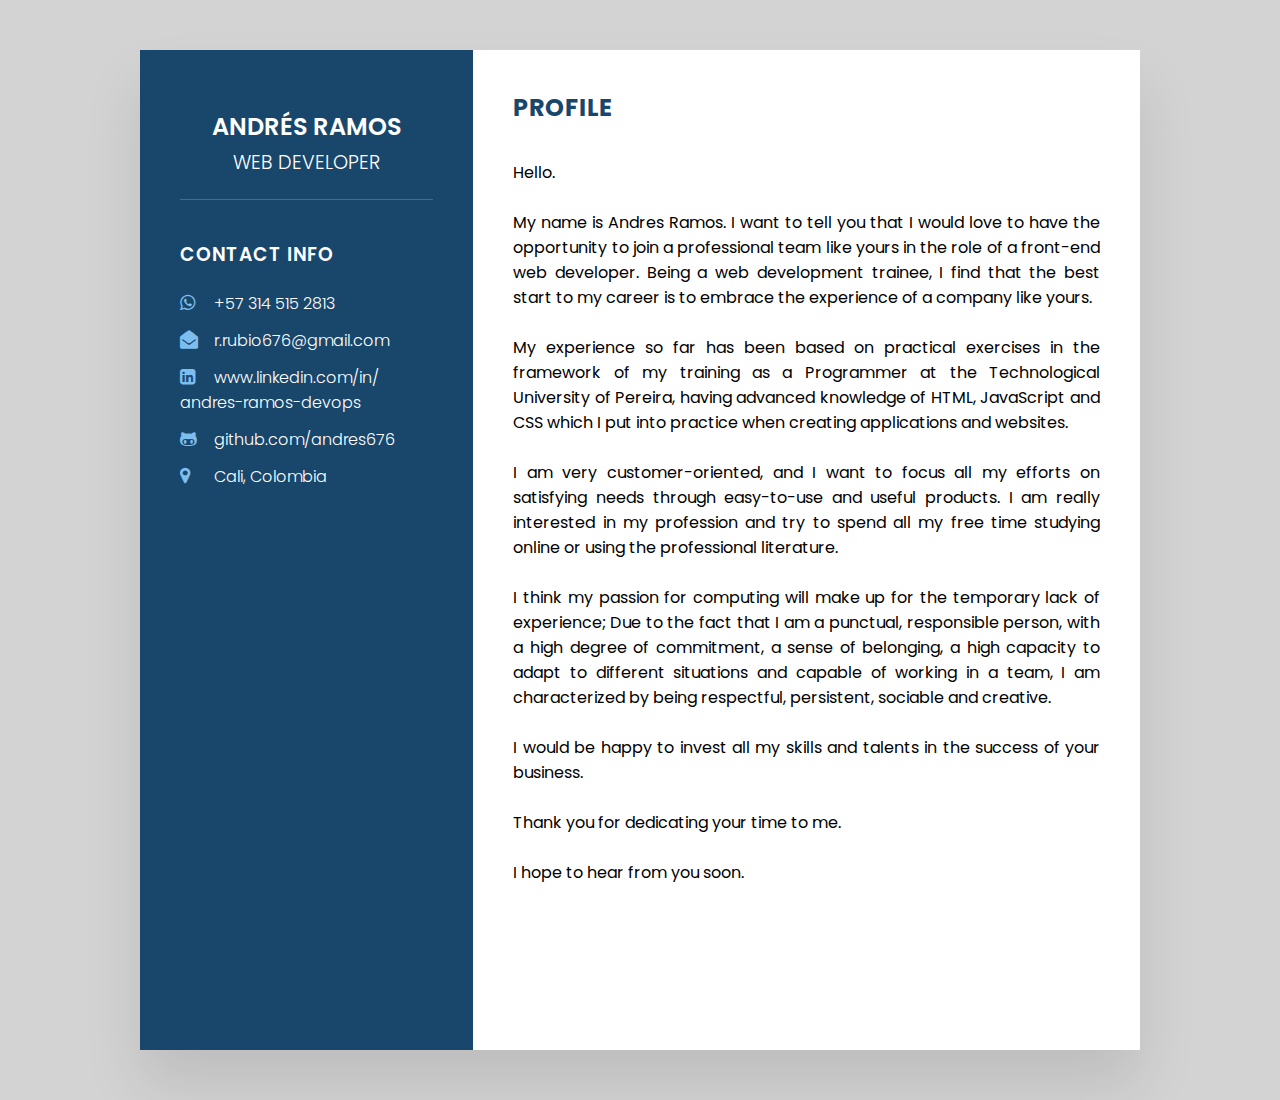
==== CoverLetter.html @ 373654ec "CV y Cover Letter" ====
<!DOCTYPE html>
<html lang="en">
<head>
    <meta charset="UTF-8">
    <meta http-equiv="X-UA-Compatible" content="IE=edge">
    <meta name="viewport" content="width=device-width, initial-scale=1.0">
    <title>C Vitae</title>
    <link rel="stylesheet" href="https://cdnjs.cloudflare.com/ajax/libs/font-awesome/4.7.0/css/font-awesome.css" integrity="sha512-5A8nwdMOWrSz20fDsjczgUidUBR8liPYU+WymTZP1lmY9G6Oc7HlZv156XqnsgNUzTyMefFTcsFH/tnJE/+xBg==" crossorigin="anonymous" referrerpolicy="no-referrer" />
    <link rel="stylesheet" type="text/css" href="./src/assets/style.css">
    <link rel="stylesheet" type="text/css" href="./src/assets/container.css">
    <link rel="stylesheet" type="text/css" href="./src/assets/profileText.css">
    <link rel="stylesheet" type="text/css" href="./src/assets/contact.css">
    <link rel="stylesheet" type="text/css" href="./src/assets/about.css">
    <link rel="stylesheet" type="text/css" href="./src/assets/mediasquery.css">
</head>
<body>
<div class="container">
    <div class="left_side">
        <div class="profileText">
            <h2>Andrés Ramos<br><span>Web Developer</span></h2>
        </div>
        <div class="contactInfo">
            <h3 class="title">Contact Info</h3>
            <ul>
                <li>
                    <span class="icon"><i class="fa fa-whatsapp" aria-hidden="true"></i></span>
                    <span class="text">+57 314 515 2813</span>
                </li>
                <li>
                    <span class="icon"><i class="fa fa-envelope-open" aria-hidden="true"></i></span>
                    <span class="text">r.rubio676@gmail.com</span>
                </li>
                <li>
                    <span class="icon"><i class="fa fa-linkedin-square" aria-hidden="true"></i></span>
                    <span class="text">www.linkedin.com/in/<br>andres-ramos-devops</span>
                </li>
                <li>
                    <span class="icon"><i class="fa fa-github-alt" aria-hidden="true"></i></span>
                    <span class="text">github.com/andres676</span>
                </li>
                <li>
                    <span class="icon"><i class="fa fa-map-marker" aria-hidden="true"></i>
                    </span>
                    <span class="text">Cali, Colombia</span>
                </li>
            </ul>
        </div>
    </div>
    <div class="rigth_side">
        <div class="about">
            <h2 class="title2">Profile</h2>
            <p>
                <br>
                Hello.
                <br>
                <br>
                My name is Andres Ramos. I want to tell you that I would love to have the opportunity to join a professional team like yours in the role of a front-end web developer. Being a web development trainee, I find that the best start to my career is to embrace the experience of a company like yours.
                <br>
                <br>                
                My experience so far has been based on practical exercises in the framework of my training as a Programmer at the Technological University of Pereira, having advanced knowledge of HTML, JavaScript and CSS which I put into practice when creating applications and websites.
                <br>
                <br>
                I am very customer-oriented, and I want to focus all my efforts on satisfying needs through easy-to-use and useful products. I am really interested in my profession and try to spend all my free time studying online or using the professional literature.
                <br>
                <br>
                I think my passion for computing will make up for the temporary lack of experience; Due to the fact that I am a punctual, responsible person, with a high degree of commitment, a sense of belonging, a high capacity to adapt to different situations and capable of working in a team, I am characterized by being respectful, persistent, sociable and creative.
                <br>
                <br>
                I would be happy to invest all my skills and talents in the success of your business.
                <br> 
                <br> 
                Thank you for dedicating your time to me. 
                <br>
                <br>
                I hope to hear from you soon.                
                </p>
        </div> 
    </div>    
</div>    
</body>
</html>
---- src/assets/style.css ----
@import url('https://fonts.googleapis.com/css?family=Poppins:200,300,400,500,600,700,800,900&display_swap');
*
{
    margin: 0;
    padding: 0;
    box-sizing: border-box;
    font-family: 'Poppins', sans-serif;
}
body 
{
    background: lightgrey;
    display: flex;
    justify-content: center;
    align-items: center;
    min-height: 100vh;
}
/* colores azul
    #19476B-
    #7EBEEE-
    #369CEB
    #39556B
    #2B7AB8
*/
---- src/assets/container.css ----
.container
{
    position: relative;
    width: 100%;
    max-width: 1000px;
    min-height: 1000px;
    background: #fff;
    margin: 50px; 
    display: grid;
    grid-template-columns: 1fr 2fr;
    box-shadow: 0 35px 55px rgba(0,0,0,0.1);   
}
.container .left_side
{
    position: relative;
    background: #19476B;
    padding: 40px;
}
.container .rigth_side
{
    position: relative;
    background: #fff;
    padding: 40px;
}
---- src/assets/profileText.css ----
.profileText
{
    position: relative;
    display: flex;
    flex-direction: column;
    align-items: center;
    padding-bottom: 20px;
    border-bottom: 1px solid rgba(255,255,255,0.2);
}
.profileText .imgBx
{  
    position: relative;
    width: 200px;
    height: 200px;
    border-radius: 50%;
    overflow: hidden;
}
.profileText .imgBx img
{ 
    position: absolute;
    top: 0;
    left: 0;
    width: 100%;
    height: 100%;
    object-fit: cover;
}
.profileText h2
{
    color:#fff;
    font-size: 1.5em;
    margin-top: 20px;
    text-transform: uppercase;
    text-align: center;
    font-weight: 600;
    line-height: 1.4em;
}
.profileText h2 span
{
    font-size: 0.8em;
    font-weight: 300;
}
---- src/assets/contact.css ----
.contactInfo
{
    padding-top: 40px;
}
.title
{
    color: #fff;
    text-transform: uppercase;
    font-weight: 600;
    letter-spacing: 1px;
    margin-bottom: 20px;
}
.contactInfo ul
{
    position: relative;
}
.contactInfo ul li
{
    position: relative;
    list-style: none;
    margin: 10px 0;
    cursor: pointer;
}
.contactInfo ul li .icon
{
    display: inline-block;
    width: 30px;
    font-size: 18px;
    color: #7EBEEE;
}
.contactInfo ul li span
{
    color: #fff;
    font-weight: 300;
}
.contactInfo.education li
{
    margin-bottom: 15px;
}
.contactInfo.education h5
{
    color: #369CEB;
    font-weight: 500;
}
.contactInfo.education h4:nth-child(2)
{
    color: #fff;
    font-weight: 500;
}
.contactInfo.education h4
{
    color: #fff;
    font-weight: 300;
}
.contactInfo.lenguage .percent
{
    position: relative;
    width: 100%;
    height: 6px;
    background: #000;
    display: block;
    margin-top: 5px;
}
.contactInfo.lenguage .percent div
{
    position: absolute;
    top: 0;
    left: 0;
    height: 100%;
    background: #369CEB;
}
---- src/assets/about.css ----
.about
{
    margin-bottom: 50px;
}
.about:last-child
{
    margin-bottom: 0;
}
.title2
{
    color: #19476B;
    text-transform: uppercase;
    letter-spacing: 1px;
    margin-bottom: 10px;
}
p
{
    text-align: justify;
    color: #000;
}
.about .box
{
    display: flex;
    flex-direction: row;
    margin: 20px 0;
}
.about .box .year_company
{
    min-width: 150px;
}
.about .box .year_company h5
{
    text-transform: uppercase;
    color: #848c90;
    font-weight: 600;
}
.about .box .text h4
{
    text-transform: uppercase;
    color: #369CEB;
    font-size: 16px;
}
---- src/assets/mediasquery.css ----
@media (max-width: 1000px)
{
    .container
    {
        margin: 10px;
        grid-template-columns: repeat(1,1fr);
    }
    .interest ul
    {
        grid-template-columns: repeat(2,1fr);
    }
}
@media (max-width: 600px)
{
    .about .box
    {
        flex-direction: column;
    }
    .about .box .year_company
    {
        margin-bottom: 5px;
    }
    .interest ul
    {
        grid-template-columns: repeat(1,1fr);
    }
    .skills .box
    {
        grid-template-columns: repeat(1,1fr);
    }
}
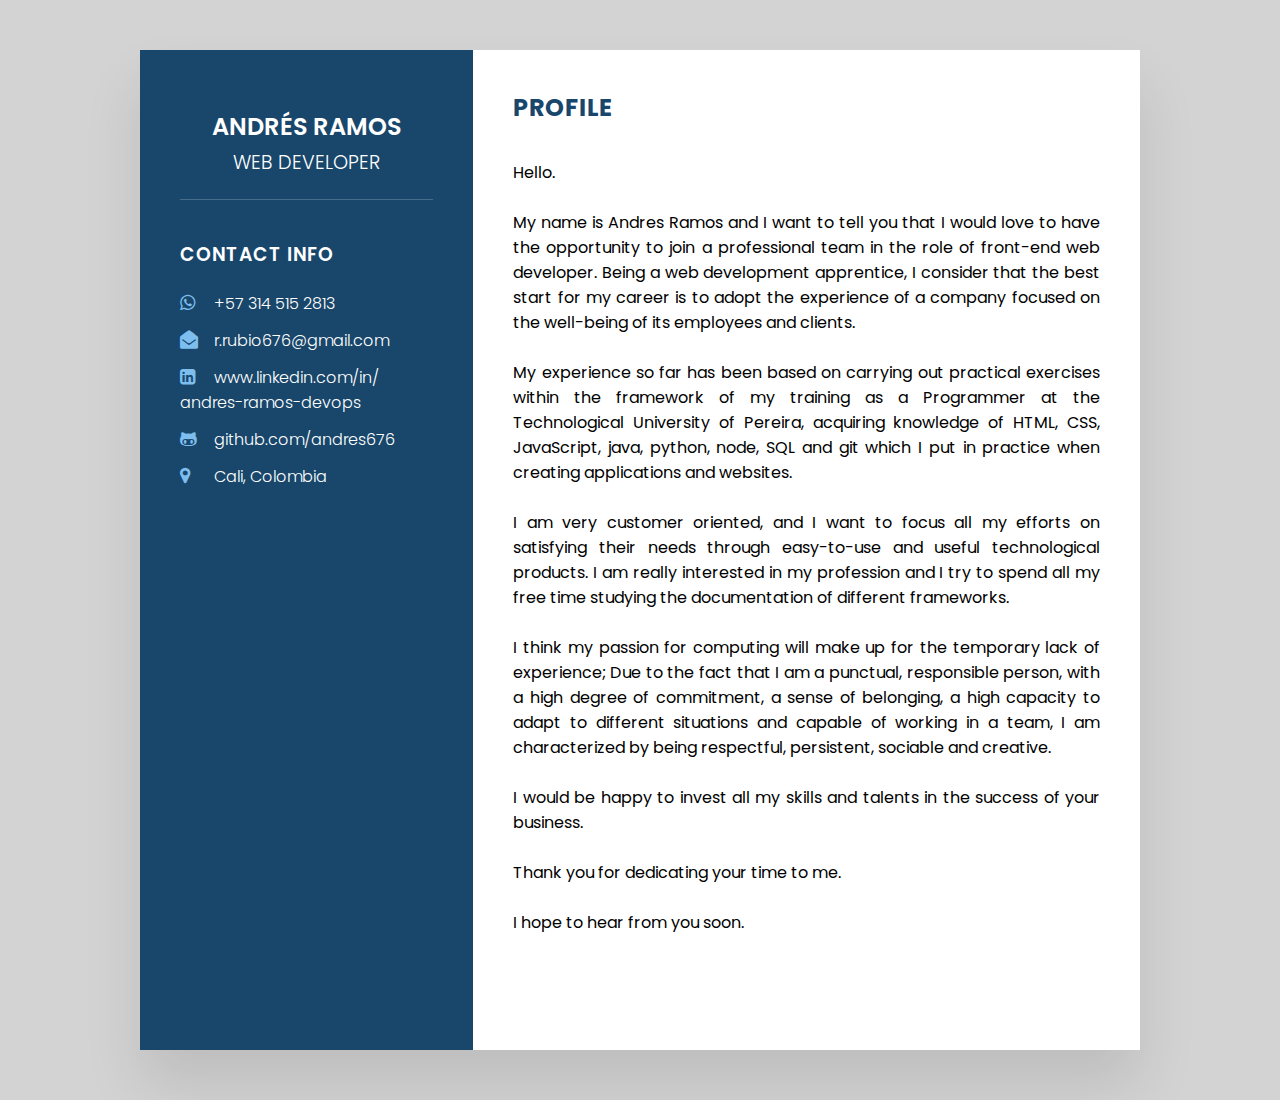
==== commit d9079212: "CV y Cover Letter" ====
--- a/CoverLetter.html
+++ b/CoverLetter.html
@@ -54,13 +54,13 @@
                 Hello.
                 <br>
                 <br>
-                My name is Andres Ramos. I want to tell you that I would love to have the opportunity to join a professional team like yours in the role of a front-end web developer. Being a web development trainee, I find that the best start to my career is to embrace the experience of a company like yours.
+                My name is Andres Ramos and I want to tell you that I would love to have the opportunity to join a professional team in the role of front-end web developer. Being a web development apprentice, I consider that the best start for my career is to adopt the experience of a company focused on the well-being of its employees and clients.
                 <br>
                 <br>                
-                My experience so far has been based on practical exercises in the framework of my training as a Programmer at the Technological University of Pereira, having advanced knowledge of HTML, JavaScript and CSS which I put into practice when creating applications and websites.
+                My experience so far has been based on carrying out practical exercises within the framework of my training as a Programmer at the Technological University of Pereira, acquiring knowledge of HTML, CSS, JavaScript, java, python, node, SQL and git which I put in practice when creating applications and websites.
                 <br>
                 <br>
-                I am very customer-oriented, and I want to focus all my efforts on satisfying needs through easy-to-use and useful products. I am really interested in my profession and try to spend all my free time studying online or using the professional literature.
+                I am very customer oriented, and I want to focus all my efforts on satisfying their needs through easy-to-use and useful technological products. I am really interested in my profession and I try to spend all my free time studying the documentation of different frameworks.
                 <br>
                 <br>
                 I think my passion for computing will make up for the temporary lack of experience; Due to the fact that I am a punctual, responsible person, with a high degree of commitment, a sense of belonging, a high capacity to adapt to different situations and capable of working in a team, I am characterized by being respectful, persistent, sociable and creative.
